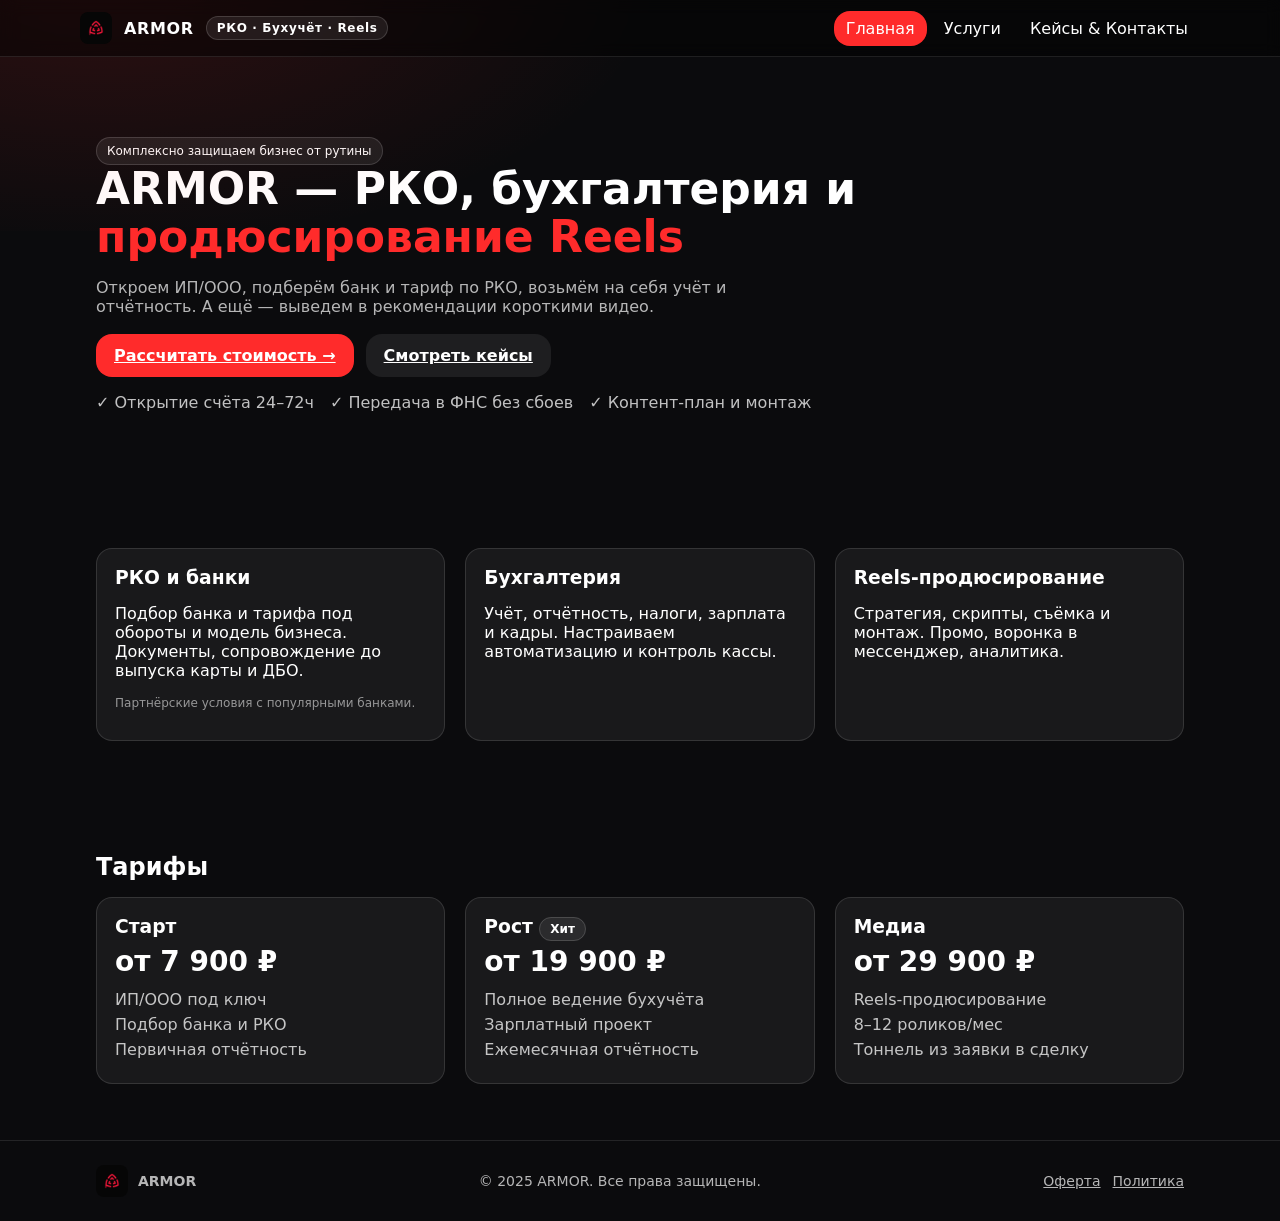
==== index.html @ 57a03001 "Add files via upload" ====
<!doctype html>
<html lang="ru">
<head>
  <meta charset="utf-8"/>
  <meta name="viewport" content="width=device-width,initial-scale=1"/>
  <title>ARMOR — РКО, бухгалтерия и Reels</title>
  <link rel="icon" type="image/jpeg" href="assets/favicon.jpg"/>
  <link rel="stylesheet" href="styles.css"/>
</head>
<body>

<div class="nav">
  <div class="container nav-inner">
    <div class="brand">
      <img src="assets/logo.jpg" alt="ARMOR" class="logo"/>
      <span>ARMOR</span>
      <span class="badge">РКО · Бухучёт · Reels</span>
    </div>
    <nav>
      <a href="index.html" class="active">Главная</a>
      <a href="services.html" class="">Услуги</a>
      <a href="cases.html" class="">Кейсы & Контакты</a>
    </nav>
  </div>
</div>

<section class="hero">
  <div class="container">
    <div class="kicker">Комплексно защищаем бизнес от рутины</div>
    <h1 class="h1">ARMOR — РКО, бухгалтерия и <span class="red">продюсирование Reels</span></h1>
    <p class="lead">Откроем ИП/ООО, подберём банк и тариф по РКО, возьмём на себя учёт и отчётность. А ещё — выведем в рекомендации короткими видео.</p>
    <div style="margin-top:18px;display:flex;gap:12px;flex-wrap:wrap">
      <a class="btn btn-primary" href="cases.html">Рассчитать стоимость →</a>
      <a class="btn btn-ghost" href="cases.html#cases">Смотреть кейсы</a>
    </div>
    <div style="margin-top:16px;display:flex;gap:16px;flex-wrap:wrap;color:rgba(255,255,255,.75)">
      <div>✓ Открытие счёта 24–72ч</div>
      <div>✓ Передача в ФНС без сбоев</div>
      <div>✓ Контент‑план и монтаж</div>
    </div>
  </div>
</section>

<section class="section">
  <div class="container grid grid-3">
    <div class="card">
      <h3>РКО и банки</h3>
      <p>Подбор банка и тарифа под обороты и модель бизнеса. Документы, сопровождение до выпуска карты и ДБО.</p>
      <p class="small">Партнёрские условия с популярными банками.</p>
    </div>
    <div class="card">
      <h3>Бухгалтерия</h3>
      <p>Учёт, отчётность, налоги, зарплата и кадры. Настраиваем автоматизацию и контроль кассы.</p>
    </div>
    <div class="card">
      <h3>Reels‑продюсирование</h3>
      <p>Стратегия, скрипты, съёмка и монтаж. Промо, воронка в мессенджер, аналитика.</p>
    </div>
  </div>
</section>

<section class="section">
  <div class="container">
    <h2 style="margin:0 0 16px">Тарифы</h2>
    <div class="grid grid-3">
      <div class="card">
        <h3>Старт</h3>
        <div class="price">от 7 900 ₽</div>
        <ul class="list">
          <li>ИП/ООО под ключ</li>
          <li>Подбор банка и РКО</li>
          <li>Первичная отчётность</li>
        </ul>
      </div>
      <div class="card">
        <h3>Рост <span class="badge">Хит</span></h3>
        <div class="price">от 19 900 ₽</div>
        <ul class="list">
          <li>Полное ведение бухучёта</li>
          <li>Зарплатный проект</li>
          <li>Ежемесячная отчётность</li>
        </ul>
      </div>
      <div class="card">
        <h3>Медиа</h3>
        <div class="price">от 29 900 ₽</div>
        <ul class="list">
          <li>Reels‑продюсирование</li>
          <li>8–12 роликов/мес</li>
          <li>Тоннель из заявки в сделку</li>
        </ul>
      </div>
    </div>
  </div>
</section>


<footer class="footer">
  <div class="container" style="display:flex;align-items:center;justify-content:space-between;gap:16px;flex-wrap:wrap">
    <div style="display:flex;align-items:center;gap:10px">
      <img src="assets/logo.jpg" class="logo" alt="ARMOR"/>
      <strong>ARMOR</strong>
    </div>
    <div>© 2025 ARMOR. Все права защищены.</div>
    <div style="display:flex;gap:12px">
      <a href="#" style="color:inherit">Оферта</a>
      <a href="#" style="color:inherit">Политика</a>
    </div>
  </div>
</footer>

</body>
</html>
---- styles.css ----
:root{
  --armor-red:#FF2B2B;
  --ink:#0B0B0D;
  --carbon:#16161A;
  --smoke:#A0A0AB;
  --ice:#F5F7FA;
}
*{box-sizing:border-box}
html,body{margin:0;padding:0;font-family:Inter,system-ui,-apple-system,Segoe UI,Roboto,Arial,Helvetica,sans-serif;background:var(--ink);color:#fff}
.container{max-width:1120px;margin:0 auto;padding:0 16px}
.nav{position:sticky;top:0;background:rgba(0,0,0,.45);backdrop-filter:blur(8px);border-bottom:1px solid rgba(255,255,255,.1);z-index:999}
.nav-inner{display:flex;align-items:center;justify-content:space-between;padding:12px 0}
.brand{display:flex;align-items:center;gap:12px;font-weight:700;letter-spacing:.04em}
.badge{background:rgba(255,255,255,.08);border:1px solid rgba(255,255,255,.15);padding:4px 10px;border-radius:999px;font-size:12px;color:#fff}
.nav a{color:#fff;text-decoration:none;padding:8px 12px;border-radius:16px}
.nav a.active,.btn-primary{background:var(--armor-red);}
.nav a:hover{background:rgba(255,255,255,.08)}
.btn{display:inline-flex;align-items:center;gap:8px;border:none;cursor:pointer;border-radius:16px;padding:12px 18px;font-weight:600}
.btn-primary{color:#fff}
.btn-ghost{background:rgba(255,255,255,.08);color:#fff}
.hero{position:relative;padding:80px 0}
.hero::before{content:"";position:absolute;inset:-20% -20% auto -20%;height:60%;background:radial-gradient(800px 400px at 20% 0%, rgba(255,43,43,.15), transparent 70%);pointer-events:none}
.h1{font-size:44px;line-height:1.1;margin:0 0 12px}
.lead{color:rgba(255,255,255,.7);max-width:720px}
.grid{display:grid;gap:20px}
.grid-3{grid-template-columns:repeat(1,1fr)}
@media(min-width:840px){.grid-3{grid-template-columns:repeat(3,1fr)}}
.card{background:rgba(255,255,255,.06);border:1px solid rgba(255,255,255,.12);border-radius:16px;padding:18px}
.card h3{margin:0 0 8px}
.list{list-style:none;padding:0;margin:12px 0 0}
.list li{display:flex;gap:8px;align-items:flex-start;color:rgba(255,255,255,.75);margin:6px 0}
.price{font-size:28px;font-weight:800;margin:6px 0 0}
.section{padding:56px 0}
.footer{border-top:1px solid rgba(255,255,255,.1);padding:24px 0;color:rgba(255,255,255,.7);font-size:14px}
.form{display:grid;gap:12px}
.input, .textarea{background:#0E0E11;border:1px solid rgba(255,255,255,.12);border-radius:12px;color:#fff;padding:12px}
.textarea{min-height:120px;resize:vertical}
.two-col{display:grid;gap:24px}
@media(min-width:900px){.two-col{grid-template-columns:1.2fr .8fr}}
.small{font-size:12px;color:rgba(255,255,255,.55)}
.logo{width:32px;height:32px;border-radius:8px;object-fit:cover}
.kicker{display:inline-flex;align-items:center;gap:8px;background:rgba(255,255,255,.08);border:1px solid rgba(255,255,255,.15);padding:6px 10px;border-radius:999px;font-size:12px}
.red{color:var(--armor-red)}
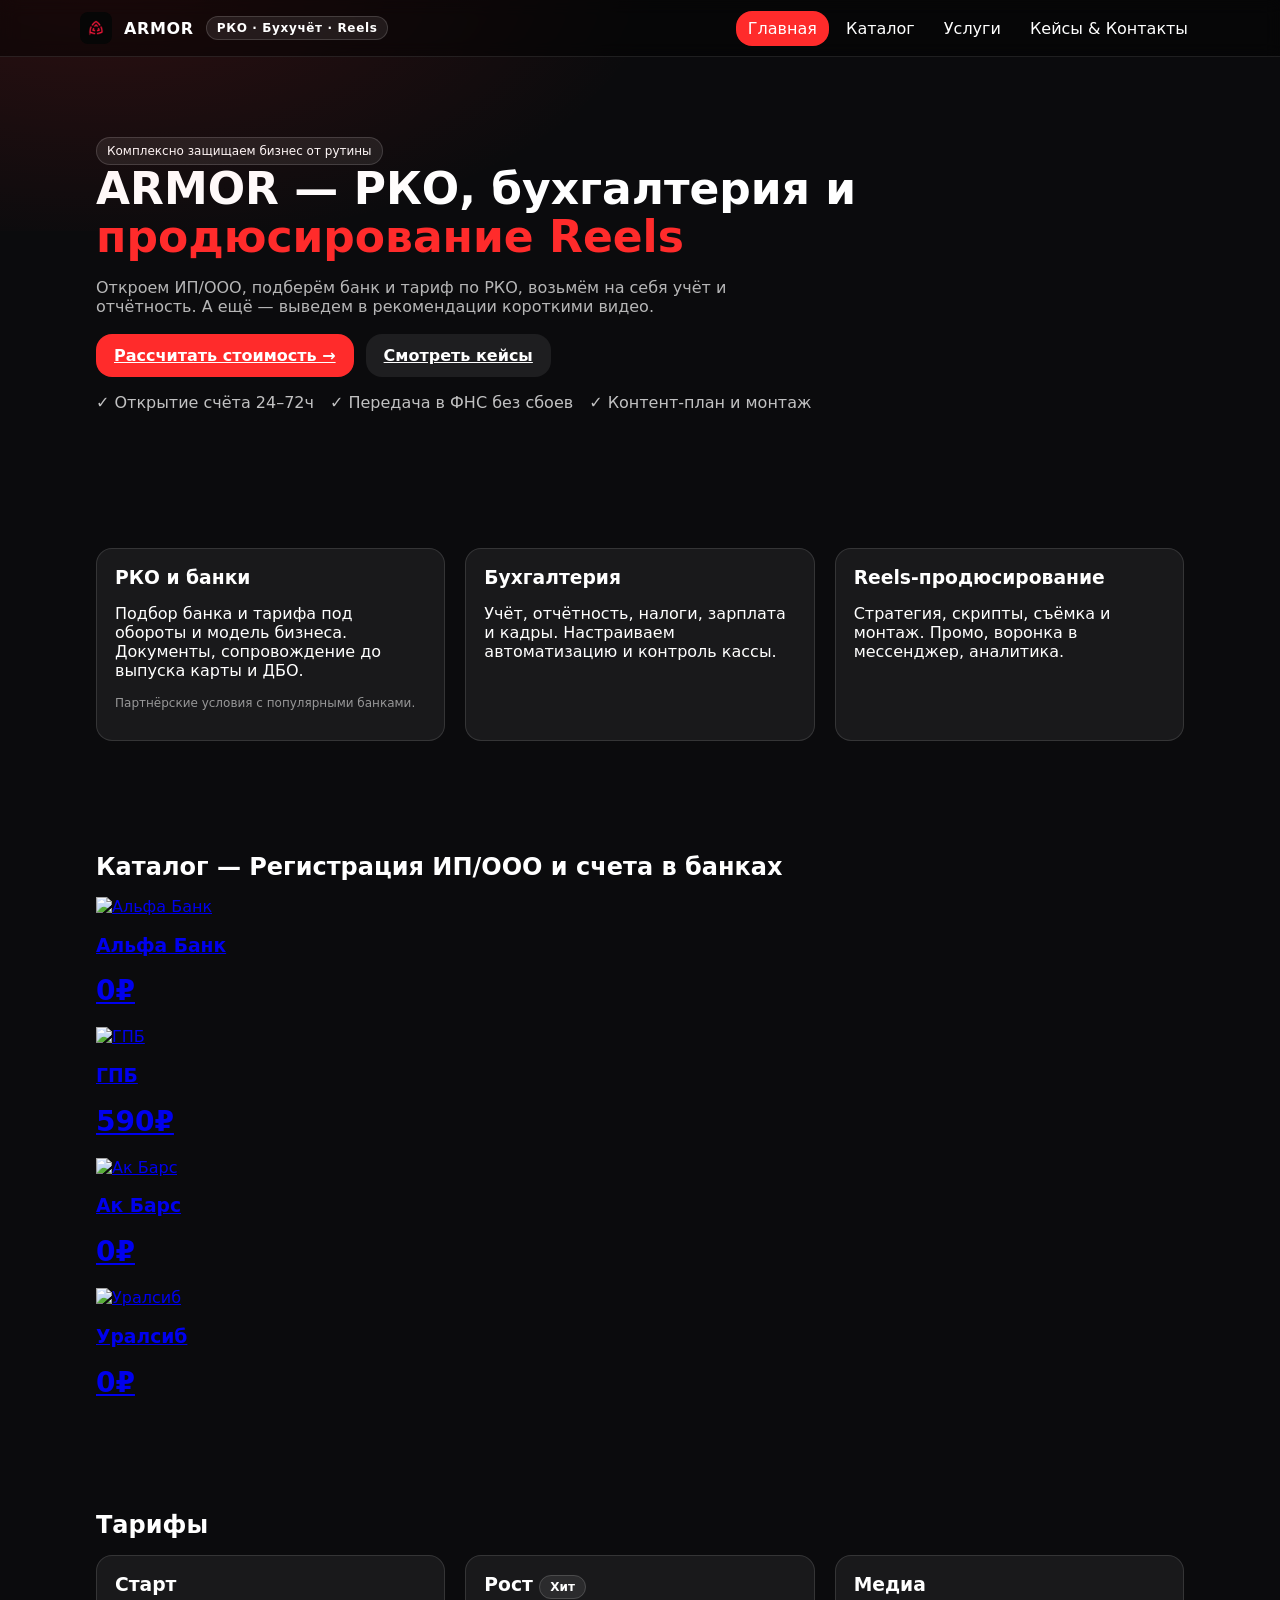
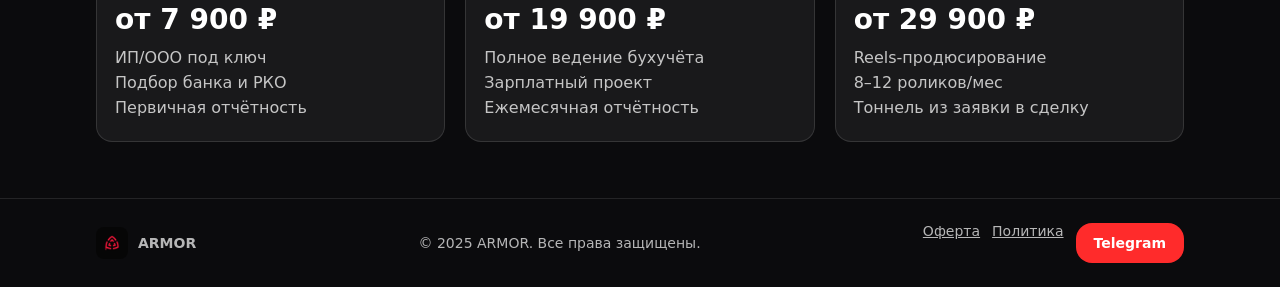
==== commit 2c30dd4d: "Update index.html" ====
--- a/index.html
+++ b/index.html
@@ -18,6 +18,7 @@
     </div>
     <nav>
       <a href="index.html" class="active">Главная</a>
+      <a href="index.html#banks">Каталог</a>
       <a href="services.html" class="">Услуги</a>
       <a href="cases.html" class="">Кейсы & Контакты</a>
     </nav>
@@ -55,6 +56,34 @@
     <div class="card">
       <h3>Reels‑продюсирование</h3>
       <p>Стратегия, скрипты, съёмка и монтаж. Промо, воронка в мессенджер, аналитика.</p>
+    </div>
+  </div>
+</section>
+
+<section class="section" id="banks">
+  <div class="container">
+    <h2 style="margin:0 0 16px">Каталог — Регистрация ИП/ООО и счета в банках</h2>
+    <div class="grid grid-4">
+      <a href="https://clck.ru/3R4zQH" class="bank-card">
+        <img src="attached_assets/IMG_1894_1766952192677.jpeg" alt="Альфа Банк"/>
+        <h3>Альфа Банк</h3>
+        <div class="price">0₽</div>
+      </a>
+      <a href="https://clck.ru/3R4zSd" class="bank-card">
+        <img src="attached_assets/IMG_1895_1766952220969.jpeg" alt="ГПБ"/>
+        <h3>ГПБ</h3>
+        <div class="price">590₽</div>
+      </a>
+      <a href="https://clck.ru/3R4zVc" class="bank-card">
+        <img src="attached_assets/IMG_1896_1766952404002.jpeg" alt="Ак Барс"/>
+        <h3>Ак Барс</h3>
+        <div class="price">0₽</div>
+      </a>
+      <a href="https://clck.ru/3R4zbV" class="bank-card">
+        <img src="attached_assets/IMG_1897_1766952687027.jpeg" alt="Уралсиб"/>
+        <h3>Уралсиб</h3>
+        <div class="price">0₽</div>
+      </a>
     </div>
   </div>
 </section>
@@ -105,6 +134,7 @@
     <div style="display:flex;gap:12px">
       <a href="#" style="color:inherit">Оферта</a>
       <a href="#" style="color:inherit">Политика</a>
+      <a href="https://t.me/molwyy" class="btn btn-primary" style="text-decoration:none">Telegram</a>
     </div>
   </div>
 </footer>
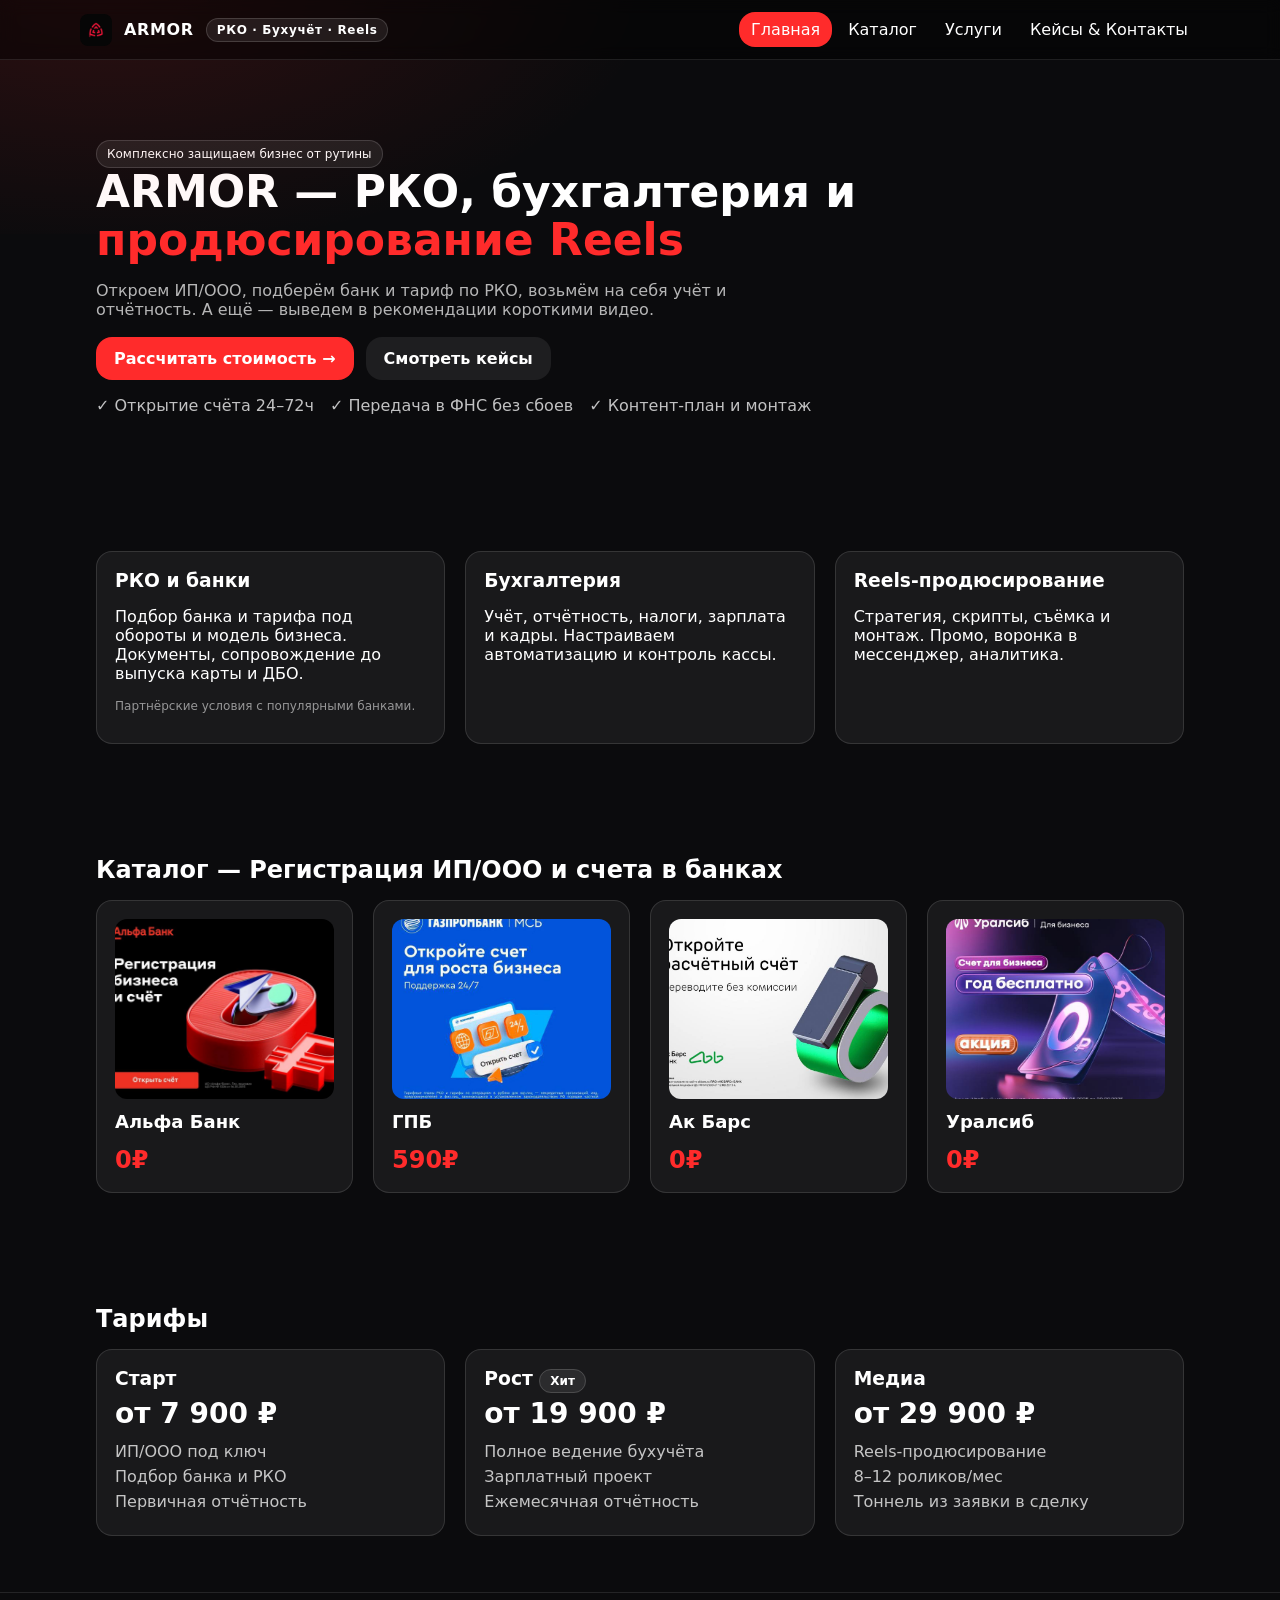
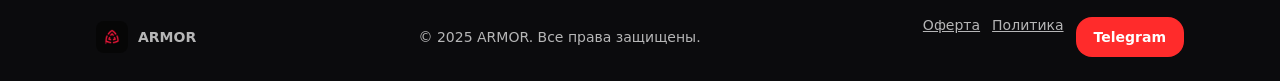
==== commit 7df9f166: "Update index.html" ====
--- a/index.html
+++ b/index.html
@@ -70,7 +70,7 @@
         <div class="price">0₽</div>
       </a>
       <a href="https://clck.ru/3R4zSd" class="bank-card">
-        <img src="attached_assets/IMG_1895_1766952220969.jpeg" alt="ГПБ"/>
+        <img src="attached_assets/IMG_1895_1766952220969.jpeg" alt="газпромбанк"/>
         <h3>ГПБ</h3>
         <div class="price">590₽</div>
       </a>
--- a/styles.css
+++ b/styles.css
@@ -10,15 +10,25 @@
 html,body{margin:0;padding:0;font-family:Inter,system-ui,-apple-system,Segoe UI,Roboto,Arial,Helvetica,sans-serif;background:var(--ink);color:#fff}
 .container{max-width:1120px;margin:0 auto;padding:0 16px}
 .nav{position:sticky;top:0;background:rgba(0,0,0,.45);backdrop-filter:blur(8px);border-bottom:1px solid rgba(255,255,255,.1);z-index:999}
-.nav-inner{display:flex;align-items:center;justify-content:space-between;padding:12px 0}
+.nav-inner{display:flex;align-items:center;justify-content:space-between;padding:12px 0;flex-wrap:wrap;gap:12px}
+nav{display:flex;flex-wrap:wrap;gap:4px}
+@media(max-width:640px){nav{gap:2px}.nav a{padding:6px 8px;font-size:13px}}
 .brand{display:flex;align-items:center;gap:12px;font-weight:700;letter-spacing:.04em}
 .badge{background:rgba(255,255,255,.08);border:1px solid rgba(255,255,255,.15);padding:4px 10px;border-radius:999px;font-size:12px;color:#fff}
 .nav a{color:#fff;text-decoration:none;padding:8px 12px;border-radius:16px}
 .nav a.active,.btn-primary{background:var(--armor-red);}
 .nav a:hover{background:rgba(255,255,255,.08)}
-.btn{display:inline-flex;align-items:center;gap:8px;border:none;cursor:pointer;border-radius:16px;padding:12px 18px;font-weight:600}
+.btn{display:inline-flex;align-items:center;justify-content:center;gap:8px;border:none;cursor:pointer;border-radius:16px;padding:12px 18px;font-weight:600;white-space:nowrap;text-decoration:none;transition:all .15s}
 .btn-primary{color:#fff}
+.btn-primary:active{background:#FF0000;box-shadow:0 0 20px rgba(255,0,0,.6)}
 .btn-ghost{background:rgba(255,255,255,.08);color:#fff}
+.btn-large{padding:16px 32px;font-size:16px}
+@media(max-width:480px){.btn{padding:10px 14px;font-size:14px}.btn-large{padding:14px 24px;font-size:15px}}
+.bank-card{display:flex;flex-direction:column;text-decoration:none;color:#fff;background:rgba(255,255,255,.06);border:1px solid rgba(255,255,255,.12);border-radius:16px;padding:18px;transition:all .2s;cursor:pointer}
+.bank-card:hover{background:rgba(255,255,255,.1);border-color:rgba(255,255,255,.2)}
+.bank-card img{width:100%;height:180px;object-fit:cover;border-radius:12px;margin-bottom:12px}
+.bank-card h3{margin:0 0 8px;font-size:18px}
+.bank-card .price{font-size:24px;font-weight:800;color:var(--armor-red)}
 .hero{position:relative;padding:80px 0}
 .hero::before{content:"";position:absolute;inset:-20% -20% auto -20%;height:60%;background:radial-gradient(800px 400px at 20% 0%, rgba(255,43,43,.15), transparent 70%);pointer-events:none}
 .h1{font-size:44px;line-height:1.1;margin:0 0 12px}
@@ -26,6 +36,9 @@
 .grid{display:grid;gap:20px}
 .grid-3{grid-template-columns:repeat(1,1fr)}
 @media(min-width:840px){.grid-3{grid-template-columns:repeat(3,1fr)}}
+.grid-4{grid-template-columns:repeat(1,1fr)}
+@media(min-width:640px){.grid-4{grid-template-columns:repeat(2,1fr)}}
+@media(min-width:1000px){.grid-4{grid-template-columns:repeat(4,1fr)}}
 .card{background:rgba(255,255,255,.06);border:1px solid rgba(255,255,255,.12);border-radius:16px;padding:18px}
 .card h3{margin:0 0 8px}
 .list{list-style:none;padding:0;margin:12px 0 0}
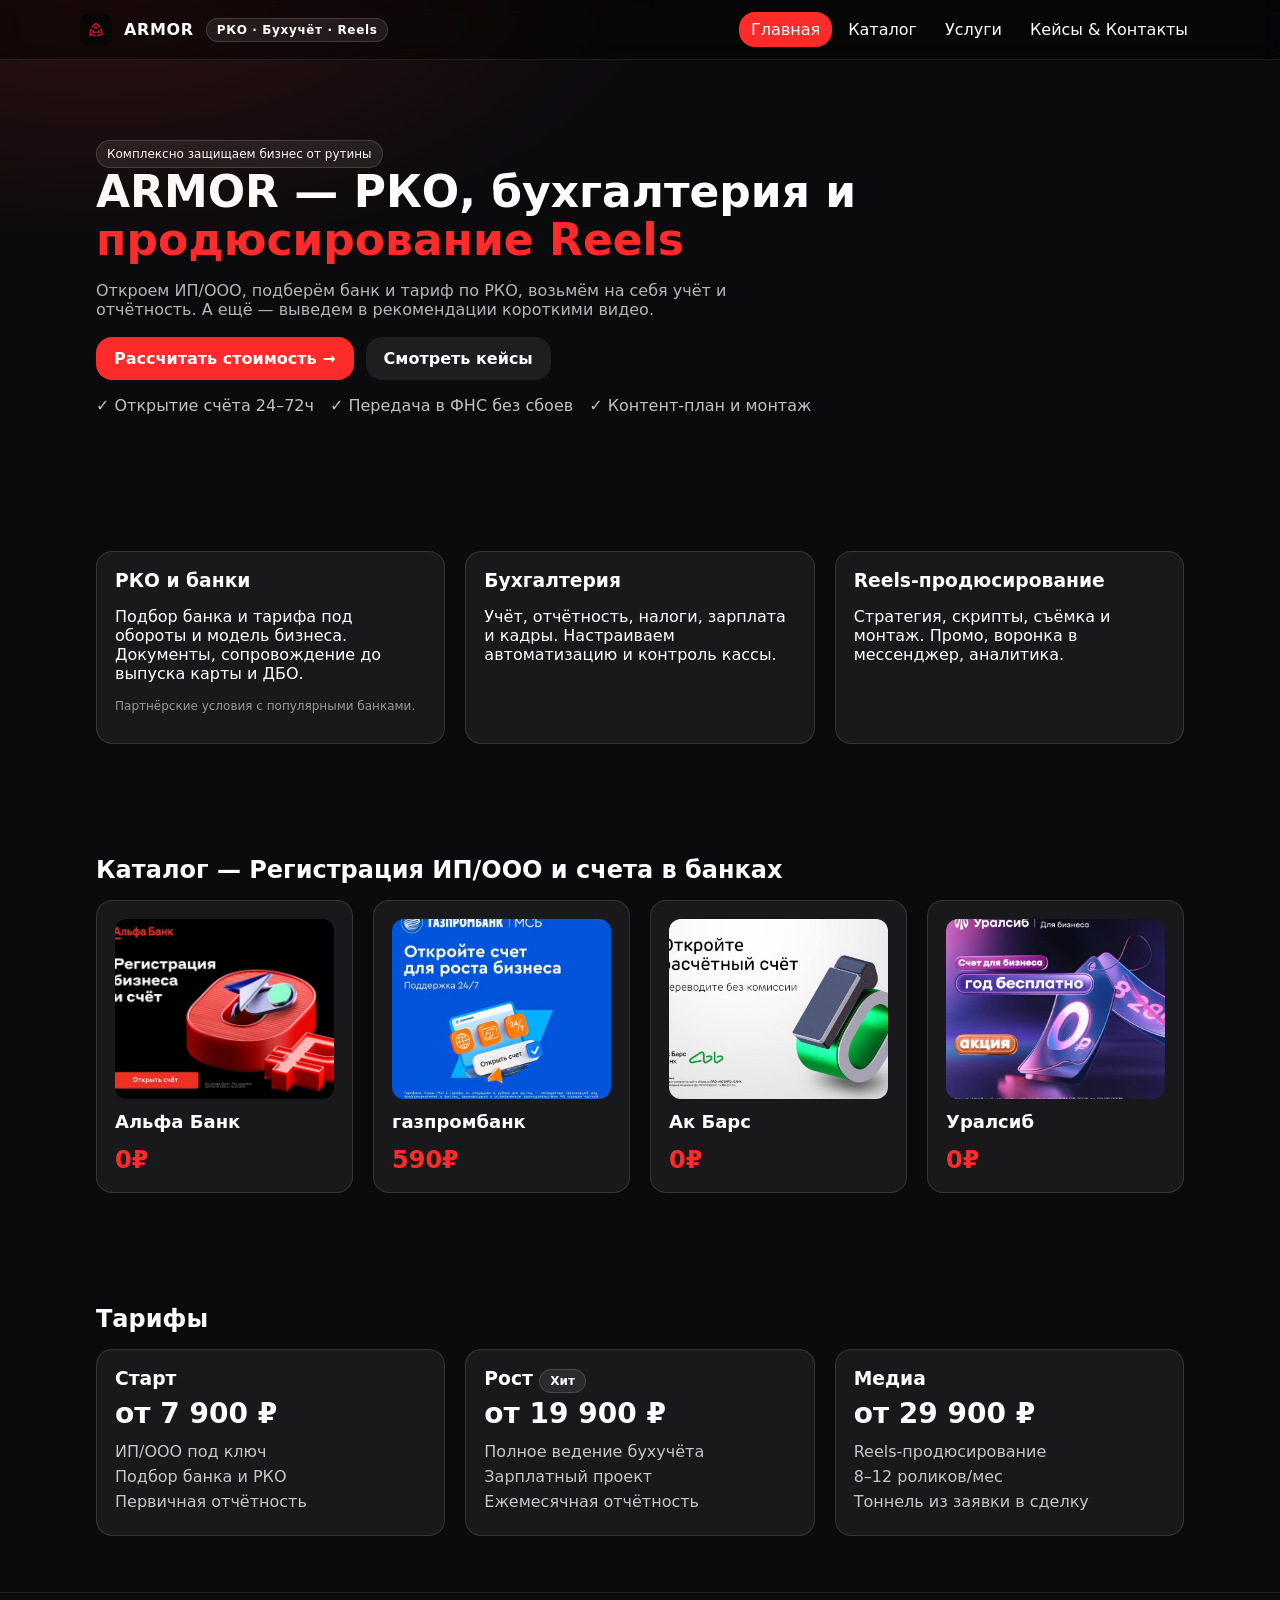
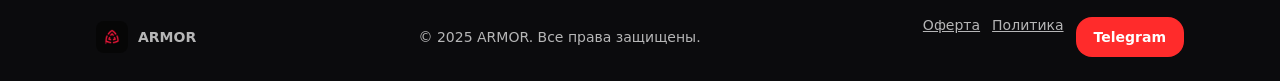
==== commit 9083737d: "Update index.html" ====
--- a/index.html
+++ b/index.html
@@ -71,7 +71,7 @@
       </a>
       <a href="https://clck.ru/3R4zSd" class="bank-card">
         <img src="attached_assets/IMG_1895_1766952220969.jpeg" alt="газпромбанк"/>
-        <h3>ГПБ</h3>
+        <h3>газпромбанк</h3>
         <div class="price">590₽</div>
       </a>
       <a href="https://clck.ru/3R4zVc" class="bank-card">
